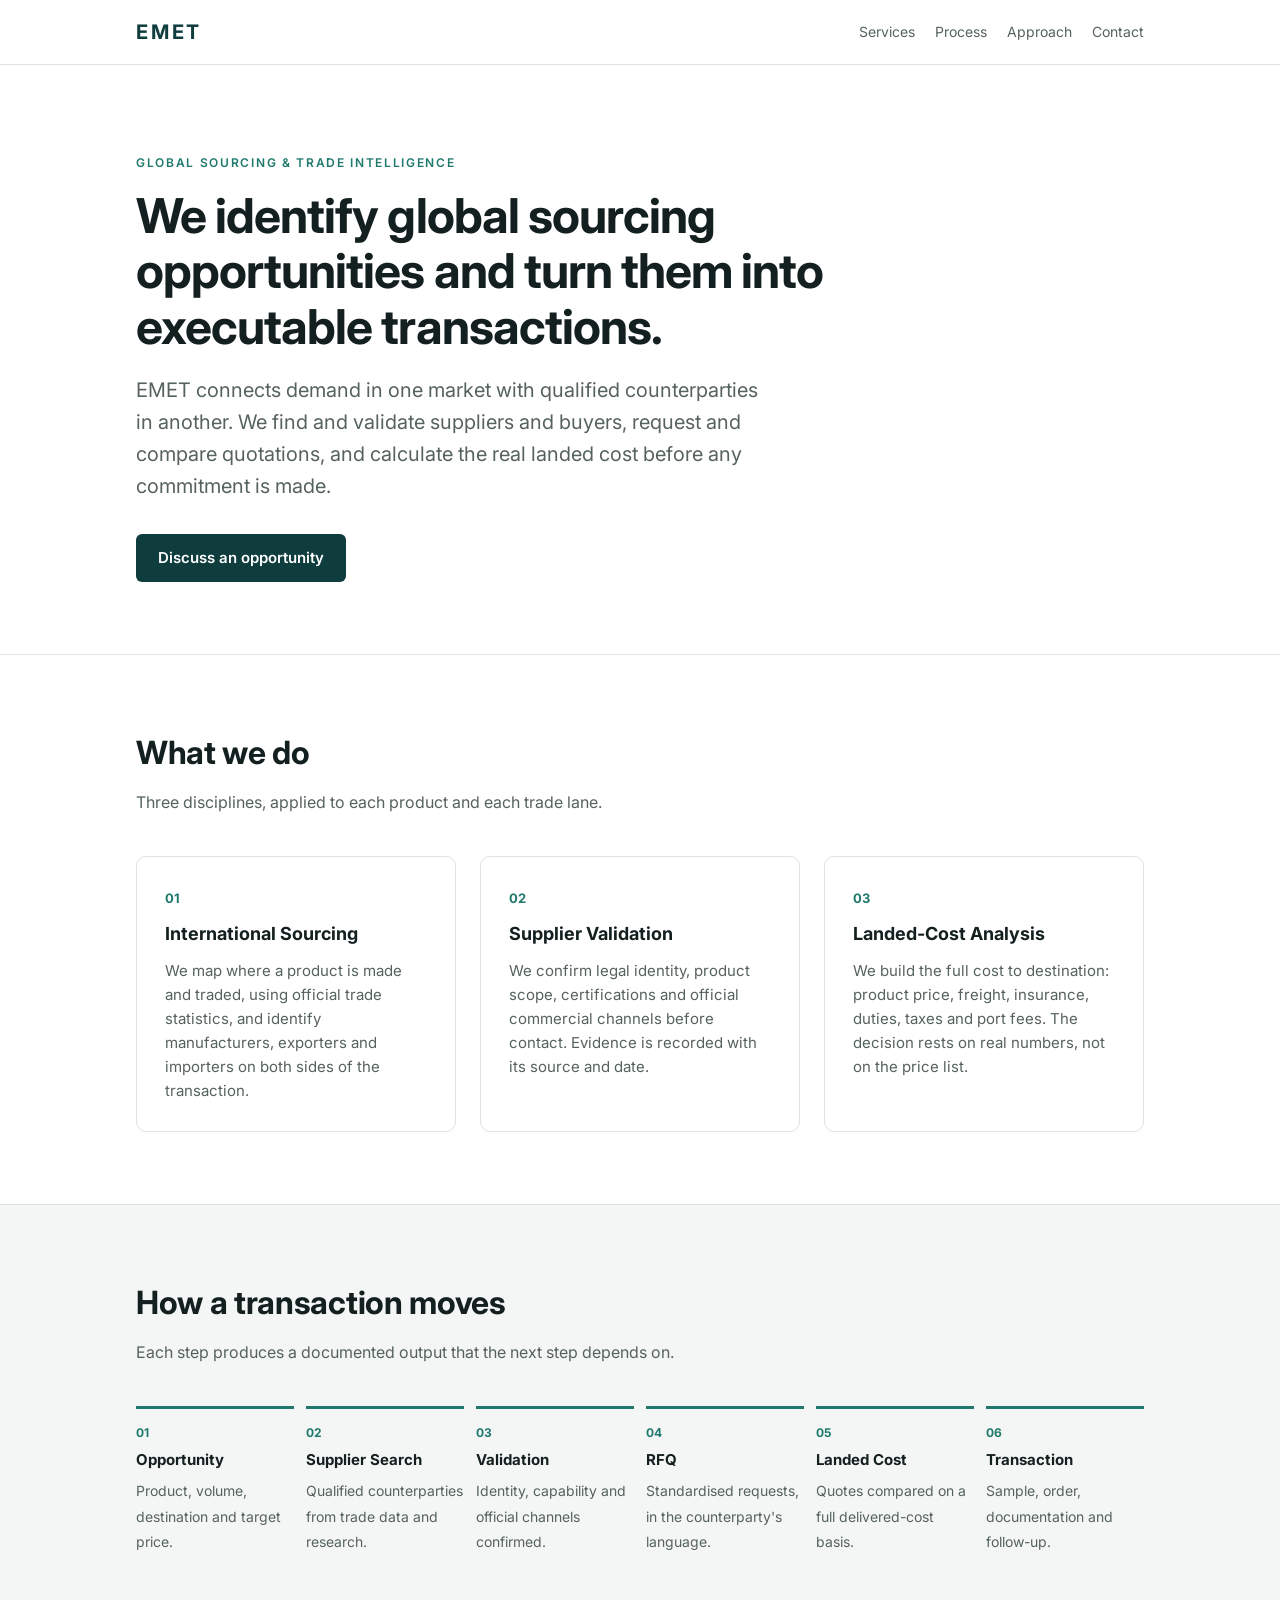
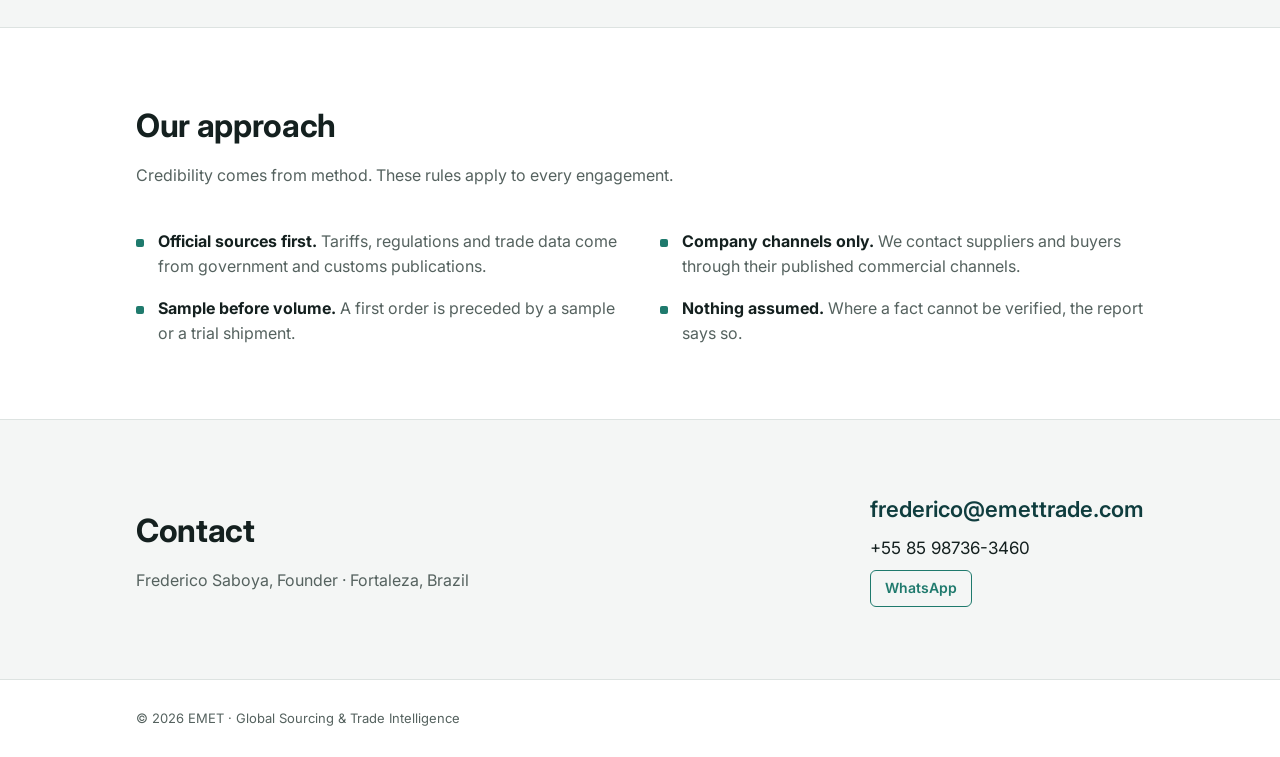
==== index.html @ 3d3c9488 "EMET one-page site Co-Authored-By: Claude Opus 5.5 <noreply@anthropic.com>" ====
<!doctype html>
<html lang="en">
<head>
<meta charset="utf-8">
<meta name="viewport" content="width=device-width, initial-scale=1">
<title>EMET — Global Sourcing &amp; Trade Intelligence</title>
<meta name="description" content="EMET identifies global sourcing opportunities and turns them into executable transactions: international sourcing, supplier validation and landed-cost analysis.">
<link rel="preconnect" href="https://fonts.googleapis.com">
<link rel="preconnect" href="https://fonts.gstatic.com" crossorigin>
<link href="https://fonts.googleapis.com/css2?family=Inter:wght@400;500;600;700&display=swap" rel="stylesheet">
<link rel="icon" href="data:image/svg+xml,%3Csvg xmlns='http://www.w3.org/2000/svg' viewBox='0 0 32 32'%3E%3Crect width='32' height='32' rx='6' fill='%230f3d3e'/%3E%3Ctext x='16' y='22' font-family='Arial' font-weight='700' font-size='17' text-anchor='middle' fill='%23fff'%3EE%3C/text%3E%3C/svg%3E">
<style>
:root{--bg:#ffffff;--bg-alt:#f4f6f5;--text:#14201f;--muted:#55625f;--line:#dde3e1;--brand:#0f3d3e;--accent:#1f7a6d;--on-brand:#ffffff}
@media (prefers-color-scheme:dark){:root:not([data-theme="light"]){--bg:#0e1514;--bg-alt:#152020;--text:#e8eeec;--muted:#a3b0ad;--line:#26332f;--brand:#7fc8b8;--accent:#7fc8b8;--on-brand:#0e1514}}
:root[data-theme="dark"]{--bg:#0e1514;--bg-alt:#152020;--text:#e8eeec;--muted:#a3b0ad;--line:#26332f;--brand:#7fc8b8;--accent:#7fc8b8;--on-brand:#0e1514}
*{box-sizing:border-box}
html{scroll-behavior:smooth}
body{margin:0;background:var(--bg);color:var(--text);font:16px/1.6 Inter,system-ui,-apple-system,"Segoe UI",sans-serif;-webkit-font-smoothing:antialiased}
a{color:var(--accent)}
.wrap{max-width:1040px;margin:0 auto;padding:0 16px}
header{border-bottom:1px solid var(--line)}
header .wrap{display:flex;align-items:center;justify-content:space-between;height:64px}
.logo{font-weight:700;letter-spacing:.14em;font-size:20px;color:var(--brand);text-decoration:none}
nav a{color:var(--muted);text-decoration:none;font-size:14px;margin-left:20px}
nav a:hover{color:var(--text)}
.hero{padding:88px 0 72px}
.eyebrow{text-transform:uppercase;letter-spacing:.14em;font-size:12px;font-weight:600;color:var(--accent);margin:0 0 16px}
h1{font-size:clamp(30px,5vw,48px);line-height:1.15;margin:0 0 20px;max-width:780px;letter-spacing:-.02em}
.lead{font-size:clamp(17px,2.2vw,20px);color:var(--muted);max-width:640px;margin:0 0 32px}
.btn{display:inline-block;background:var(--brand);color:var(--on-brand);padding:12px 22px;border-radius:6px;text-decoration:none;font-weight:600;font-size:15px}
section{padding:72px 0;border-top:1px solid var(--line)}
section.alt{background:var(--bg-alt)}
h2{font-size:clamp(24px,3.4vw,32px);margin:0 0 12px;letter-spacing:-.01em}
.sub{color:var(--muted);margin:0 0 40px;max-width:640px}
.grid{display:grid;grid-template-columns:repeat(3,1fr);gap:24px}
.card{border:1px solid var(--line);border-radius:10px;padding:28px;background:var(--bg)}
.card h3{margin:0 0 10px;font-size:18px}
.card p{margin:0;color:var(--muted);font-size:15px}
.num{display:inline-block;font-size:13px;font-weight:700;color:var(--accent);margin-bottom:12px}
.steps{list-style:none;margin:0;padding:0;display:grid;grid-template-columns:repeat(6,1fr);gap:12px;counter-reset:s}
.steps li{counter-increment:s;border-top:3px solid var(--accent);padding-top:14px}
.steps li::before{content:counter(s,decimal-leading-zero);display:block;font-size:12px;font-weight:700;color:var(--accent);margin-bottom:6px}
.steps b{display:block;font-size:15px;margin-bottom:6px}
.steps span{font-size:14px;color:var(--muted)}
.principles{display:grid;grid-template-columns:repeat(2,1fr);gap:16px 40px;margin:0;padding:0;list-style:none}
.principles li{padding-left:22px;position:relative;color:var(--muted)}
.principles li::before{content:"";position:absolute;left:0;top:.62em;width:8px;height:8px;border-radius:2px;background:var(--accent)}
.principles strong{color:var(--text)}
.contact{display:flex;flex-wrap:wrap;align-items:center;justify-content:space-between;gap:24px}
.contact p{margin:0;color:var(--muted)}
.channels{display:flex;flex-direction:column;align-items:flex-start;gap:8px}
.phone{color:var(--text);text-decoration:none;font-size:17px}
.wa{display:inline-block;border:1px solid var(--accent);color:var(--accent);padding:6px 14px;border-radius:6px;text-decoration:none;font-size:14px;font-weight:600}
.mail{font-size:clamp(18px,2.6vw,22px);font-weight:600;color:var(--brand);text-decoration:none;word-break:break-all}
footer{border-top:1px solid var(--line);padding:28px 0;color:var(--muted);font-size:13px}
@media (max-width:860px){.grid{grid-template-columns:1fr}.steps{grid-template-columns:repeat(2,1fr);row-gap:24px}.principles{grid-template-columns:1fr}nav{display:none}.hero{padding:56px 0 48px}section{padding:56px 0}}
</style>
</head>
<body>
<header><div class="wrap">
 <a class="logo" href="#">EMET</a>
 <nav><a href="#services">Services</a><a href="#process">Process</a><a href="#approach">Approach</a><a href="#contact">Contact</a></nav>
</div></header>

<main>
<div class="hero"><div class="wrap">
 <p class="eyebrow">Global Sourcing &amp; Trade Intelligence</p>
 <h1>We identify global sourcing opportunities and turn them into executable transactions.</h1>
 <p class="lead">EMET connects demand in one market with qualified counterparties in another. We find and validate suppliers and buyers, request and compare quotations, and calculate the real landed cost before any commitment is made.</p>
 <a class="btn" href="#contact">Discuss an opportunity</a>
</div></div>

<section id="services"><div class="wrap">
 <h2>What we do</h2>
 <p class="sub">Three disciplines, applied to each product and each trade lane.</p>
 <div class="grid">
  <div class="card"><span class="num">01</span><h3>International Sourcing</h3><p>We map where a product is made and traded, using official trade statistics, and identify manufacturers, exporters and importers on both sides of the transaction.</p></div>
  <div class="card"><span class="num">02</span><h3>Supplier Validation</h3><p>We confirm legal identity, product scope, certifications and official commercial channels before contact. Evidence is recorded with its source and date.</p></div>
  <div class="card"><span class="num">03</span><h3>Landed-Cost Analysis</h3><p>We build the full cost to destination: product price, freight, insurance, duties, taxes and port fees. The decision rests on real numbers, not on the price list.</p></div>
 </div>
</div></section>

<section id="process" class="alt"><div class="wrap">
 <h2>How a transaction moves</h2>
 <p class="sub">Each step produces a documented output that the next step depends on.</p>
 <ol class="steps">
  <li><b>Opportunity</b><span>Product, volume, destination and target price.</span></li>
  <li><b>Supplier Search</b><span>Qualified counterparties from trade data and research.</span></li>
  <li><b>Validation</b><span>Identity, capability and official channels confirmed.</span></li>
  <li><b>RFQ</b><span>Standardised requests, in the counterparty's language.</span></li>
  <li><b>Landed Cost</b><span>Quotes compared on a full delivered-cost basis.</span></li>
  <li><b>Transaction</b><span>Sample, order, documentation and follow-up.</span></li>
 </ol>
</div></section>

<section id="approach"><div class="wrap">
 <h2>Our approach</h2>
 <p class="sub">Credibility comes from method. These rules apply to every engagement.</p>
 <ul class="principles">
  <li><strong>Official sources first.</strong> Tariffs, regulations and trade data come from government and customs publications.</li>
  <li><strong>Company channels only.</strong> We contact suppliers and buyers through their published commercial channels.</li>
  <li><strong>Sample before volume.</strong> A first order is preceded by a sample or a trial shipment.</li>
  <li><strong>Nothing assumed.</strong> Where a fact cannot be verified, the report says so.</li>
 </ul>
</div></section>

<section id="contact" class="alt"><div class="wrap contact">
 <div>
  <h2>Contact</h2>
  <p>Frederico Saboya, Founder · Fortaleza, Brazil</p>
 </div>
 <div class="channels">
  <a class="mail" href="mailto:frederico@emettrade.com">frederico@emettrade.com</a>
  <a class="phone" href="tel:+5585987363460">+55 85 98736-3460</a>
  <a class="wa" href="https://wa.me/5585987363460" target="_blank" rel="noopener">WhatsApp</a>
 </div>
</div></section>
</main>

<footer><div class="wrap">© 2026 EMET · Global Sourcing &amp; Trade Intelligence</div></footer>
</body>
</html>
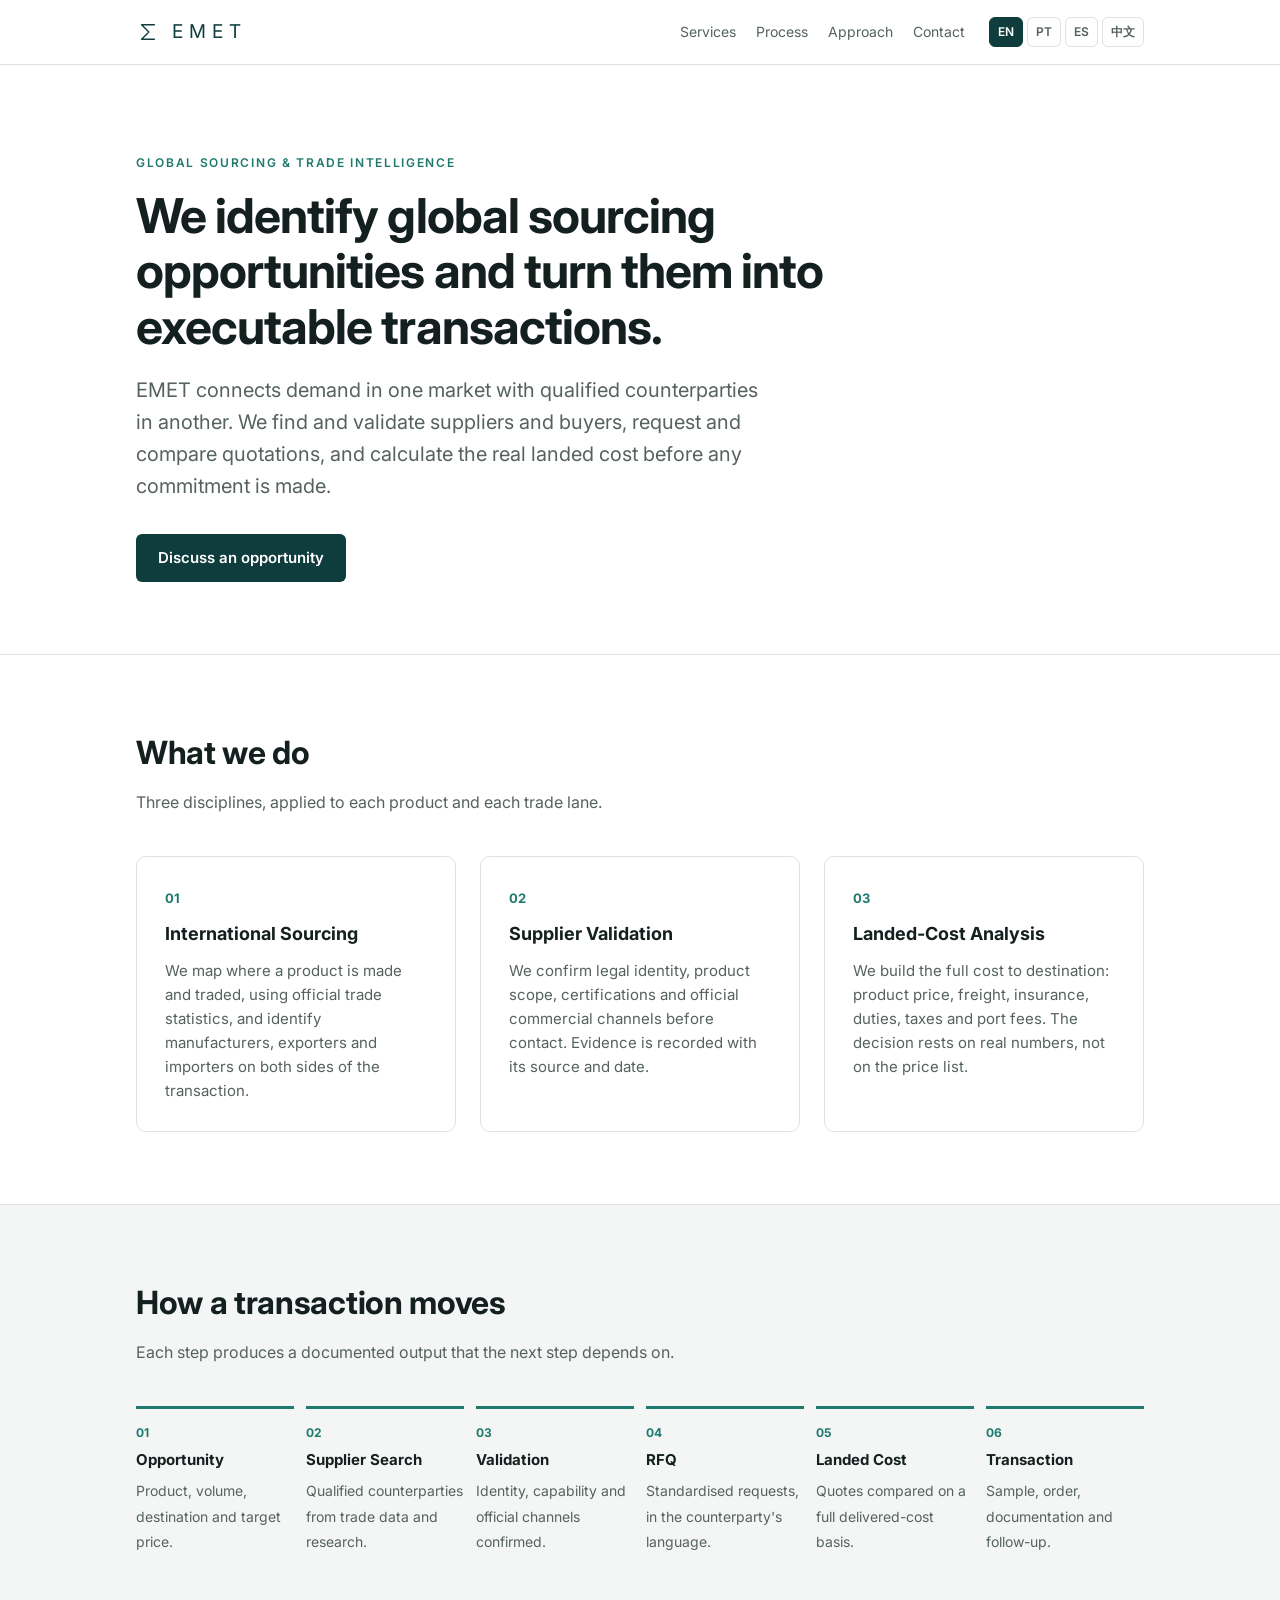
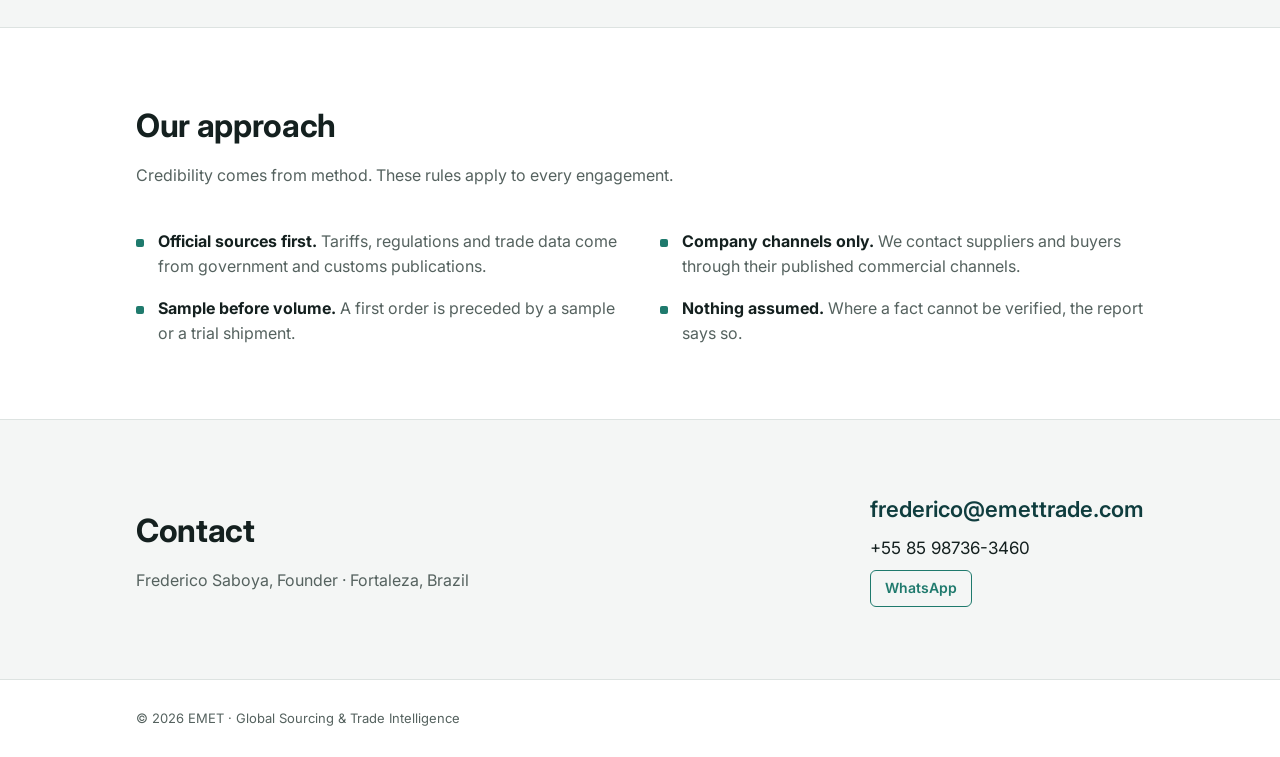
==== commit 03adee8d: "Minimalist sigma logo; Portuguese, Spanish and Chinese versions Co-Authored-By: Claude Opus 5.5 <nor" ====
--- a/index.html
+++ b/index.html
@@ -5,61 +5,27 @@
 <meta name="viewport" content="width=device-width, initial-scale=1">
 <title>EMET — Global Sourcing &amp; Trade Intelligence</title>
 <meta name="description" content="EMET identifies global sourcing opportunities and turns them into executable transactions: international sourcing, supplier validation and landed-cost analysis.">
+<link rel="canonical" href="https://emettrade.com/">
+<link rel="alternate" hreflang="en" href="https://emettrade.com/">
+<link rel="alternate" hreflang="pt-BR" href="https://emettrade.com/pt/">
+<link rel="alternate" hreflang="es" href="https://emettrade.com/es/">
+<link rel="alternate" hreflang="zh-Hans" href="https://emettrade.com/zh/">
+<link rel="alternate" hreflang="x-default" href="https://emettrade.com/">
 <link rel="preconnect" href="https://fonts.googleapis.com">
 <link rel="preconnect" href="https://fonts.gstatic.com" crossorigin>
 <link href="https://fonts.googleapis.com/css2?family=Inter:wght@400;500;600;700&display=swap" rel="stylesheet">
-<link rel="icon" href="data:image/svg+xml,%3Csvg xmlns='http://www.w3.org/2000/svg' viewBox='0 0 32 32'%3E%3Crect width='32' height='32' rx='6' fill='%230f3d3e'/%3E%3Ctext x='16' y='22' font-family='Arial' font-weight='700' font-size='17' text-anchor='middle' fill='%23fff'%3EE%3C/text%3E%3C/svg%3E">
-<style>
-:root{--bg:#ffffff;--bg-alt:#f4f6f5;--text:#14201f;--muted:#55625f;--line:#dde3e1;--brand:#0f3d3e;--accent:#1f7a6d;--on-brand:#ffffff}
-@media (prefers-color-scheme:dark){:root:not([data-theme="light"]){--bg:#0e1514;--bg-alt:#152020;--text:#e8eeec;--muted:#a3b0ad;--line:#26332f;--brand:#7fc8b8;--accent:#7fc8b8;--on-brand:#0e1514}}
-:root[data-theme="dark"]{--bg:#0e1514;--bg-alt:#152020;--text:#e8eeec;--muted:#a3b0ad;--line:#26332f;--brand:#7fc8b8;--accent:#7fc8b8;--on-brand:#0e1514}
-*{box-sizing:border-box}
-html{scroll-behavior:smooth}
-body{margin:0;background:var(--bg);color:var(--text);font:16px/1.6 Inter,system-ui,-apple-system,"Segoe UI",sans-serif;-webkit-font-smoothing:antialiased}
-a{color:var(--accent)}
-.wrap{max-width:1040px;margin:0 auto;padding:0 16px}
-header{border-bottom:1px solid var(--line)}
-header .wrap{display:flex;align-items:center;justify-content:space-between;height:64px}
-.logo{font-weight:700;letter-spacing:.14em;font-size:20px;color:var(--brand);text-decoration:none}
-nav a{color:var(--muted);text-decoration:none;font-size:14px;margin-left:20px}
-nav a:hover{color:var(--text)}
-.hero{padding:88px 0 72px}
-.eyebrow{text-transform:uppercase;letter-spacing:.14em;font-size:12px;font-weight:600;color:var(--accent);margin:0 0 16px}
-h1{font-size:clamp(30px,5vw,48px);line-height:1.15;margin:0 0 20px;max-width:780px;letter-spacing:-.02em}
-.lead{font-size:clamp(17px,2.2vw,20px);color:var(--muted);max-width:640px;margin:0 0 32px}
-.btn{display:inline-block;background:var(--brand);color:var(--on-brand);padding:12px 22px;border-radius:6px;text-decoration:none;font-weight:600;font-size:15px}
-section{padding:72px 0;border-top:1px solid var(--line)}
-section.alt{background:var(--bg-alt)}
-h2{font-size:clamp(24px,3.4vw,32px);margin:0 0 12px;letter-spacing:-.01em}
-.sub{color:var(--muted);margin:0 0 40px;max-width:640px}
-.grid{display:grid;grid-template-columns:repeat(3,1fr);gap:24px}
-.card{border:1px solid var(--line);border-radius:10px;padding:28px;background:var(--bg)}
-.card h3{margin:0 0 10px;font-size:18px}
-.card p{margin:0;color:var(--muted);font-size:15px}
-.num{display:inline-block;font-size:13px;font-weight:700;color:var(--accent);margin-bottom:12px}
-.steps{list-style:none;margin:0;padding:0;display:grid;grid-template-columns:repeat(6,1fr);gap:12px;counter-reset:s}
-.steps li{counter-increment:s;border-top:3px solid var(--accent);padding-top:14px}
-.steps li::before{content:counter(s,decimal-leading-zero);display:block;font-size:12px;font-weight:700;color:var(--accent);margin-bottom:6px}
-.steps b{display:block;font-size:15px;margin-bottom:6px}
-.steps span{font-size:14px;color:var(--muted)}
-.principles{display:grid;grid-template-columns:repeat(2,1fr);gap:16px 40px;margin:0;padding:0;list-style:none}
-.principles li{padding-left:22px;position:relative;color:var(--muted)}
-.principles li::before{content:"";position:absolute;left:0;top:.62em;width:8px;height:8px;border-radius:2px;background:var(--accent)}
-.principles strong{color:var(--text)}
-.contact{display:flex;flex-wrap:wrap;align-items:center;justify-content:space-between;gap:24px}
-.contact p{margin:0;color:var(--muted)}
-.channels{display:flex;flex-direction:column;align-items:flex-start;gap:8px}
-.phone{color:var(--text);text-decoration:none;font-size:17px}
-.wa{display:inline-block;border:1px solid var(--accent);color:var(--accent);padding:6px 14px;border-radius:6px;text-decoration:none;font-size:14px;font-weight:600}
-.mail{font-size:clamp(18px,2.6vw,22px);font-weight:600;color:var(--brand);text-decoration:none;word-break:break-all}
-footer{border-top:1px solid var(--line);padding:28px 0;color:var(--muted);font-size:13px}
-@media (max-width:860px){.grid{grid-template-columns:1fr}.steps{grid-template-columns:repeat(2,1fr);row-gap:24px}.principles{grid-template-columns:1fr}nav{display:none}.hero{padding:56px 0 48px}section{padding:56px 0}}
-</style>
+<link rel="icon" type="image/svg+xml" href="assets/favicon.svg">
+<link rel="apple-touch-icon" href="assets/emet-avatar-1024.png">
+<meta property="og:image" content="https://emettrade.com/assets/emet-avatar-1024.png">
+<link rel="stylesheet" href="style.css">
 </head>
 <body>
 <header><div class="wrap">
- <a class="logo" href="#">EMET</a>
- <nav><a href="#services">Services</a><a href="#process">Process</a><a href="#approach">Approach</a><a href="#contact">Contact</a></nav>
+ <a class="logo" href="" aria-label="EMET"><svg viewBox="0 0 60 64" aria-hidden="true"><path d="M46 14 H14 L32 32 L14 50 H46" fill="none" stroke="currentColor" stroke-width="3.4" stroke-linejoin="round" stroke-linecap="round"/></svg><span>EMET</span></a>
+ <div class="right">
+  <nav><a href="#services">Services</a><a href="#process">Process</a><a href="#approach">Approach</a><a href="#contact">Contact</a></nav>
+  <div class="lang" aria-label="Language"><a href="" hreflang="en" lang="en" aria-current="true">EN</a><a href="pt/" hreflang="pt-BR" lang="pt-BR" aria-current="false">PT</a><a href="es/" hreflang="es" lang="es" aria-current="false">ES</a><a href="zh/" hreflang="zh-Hans" lang="zh-Hans" aria-current="false">中文</a></div>
+ </div>
 </div></header>
 
 <main>
--- a/style.css
+++ b/style.css
@@ -0,0 +1,52 @@
+:root{--bg:#ffffff;--bg-alt:#f4f6f5;--text:#14201f;--muted:#55625f;--line:#dde3e1;--brand:#0f3d3e;--accent:#1f7a6d;--on-brand:#ffffff}
+@media (prefers-color-scheme:dark){:root:not([data-theme="light"]){--bg:#0e1514;--bg-alt:#152020;--text:#e8eeec;--muted:#a3b0ad;--line:#26332f;--brand:#7fc8b8;--accent:#7fc8b8;--on-brand:#0e1514}}
+:root[data-theme="dark"]{--bg:#0e1514;--bg-alt:#152020;--text:#e8eeec;--muted:#a3b0ad;--line:#26332f;--brand:#7fc8b8;--accent:#7fc8b8;--on-brand:#0e1514}
+*{box-sizing:border-box}
+html{scroll-behavior:smooth}
+body{margin:0;background:var(--bg);color:var(--text);font:16px/1.6 Inter,system-ui,-apple-system,"Segoe UI",sans-serif;-webkit-font-smoothing:antialiased}
+a{color:var(--accent)}
+.wrap{max-width:1040px;margin:0 auto;padding:0 16px}
+header{border-bottom:1px solid var(--line)}
+header .wrap{display:flex;align-items:center;justify-content:space-between;height:64px}
+.logo{display:flex;align-items:center;gap:12px;font-weight:400;letter-spacing:.32em;font-size:19px;color:var(--brand);text-decoration:none}
+.logo svg{width:24px;height:26px;flex:none}
+nav a{color:var(--muted);text-decoration:none;font-size:14px;margin-left:20px}
+nav a:hover{color:var(--text)}
+.hero{padding:88px 0 72px}
+.eyebrow{text-transform:uppercase;letter-spacing:.14em;font-size:12px;font-weight:600;color:var(--accent);margin:0 0 16px}
+h1{font-size:clamp(30px,5vw,48px);line-height:1.15;margin:0 0 20px;max-width:780px;letter-spacing:-.02em}
+.lead{font-size:clamp(17px,2.2vw,20px);color:var(--muted);max-width:640px;margin:0 0 32px}
+.btn{display:inline-block;background:var(--brand);color:var(--on-brand);padding:12px 22px;border-radius:6px;text-decoration:none;font-weight:600;font-size:15px}
+section{padding:72px 0;border-top:1px solid var(--line)}
+section.alt{background:var(--bg-alt)}
+h2{font-size:clamp(24px,3.4vw,32px);margin:0 0 12px;letter-spacing:-.01em}
+.sub{color:var(--muted);margin:0 0 40px;max-width:640px}
+.grid{display:grid;grid-template-columns:repeat(3,1fr);gap:24px}
+.card{border:1px solid var(--line);border-radius:10px;padding:28px;background:var(--bg)}
+.card h3{margin:0 0 10px;font-size:18px}
+.card p{margin:0;color:var(--muted);font-size:15px}
+.num{display:inline-block;font-size:13px;font-weight:700;color:var(--accent);margin-bottom:12px}
+.steps{list-style:none;margin:0;padding:0;display:grid;grid-template-columns:repeat(6,1fr);gap:12px;counter-reset:s}
+.steps li{counter-increment:s;border-top:3px solid var(--accent);padding-top:14px}
+.steps li::before{content:counter(s,decimal-leading-zero);display:block;font-size:12px;font-weight:700;color:var(--accent);margin-bottom:6px}
+.steps b{display:block;font-size:15px;margin-bottom:6px}
+.steps span{font-size:14px;color:var(--muted)}
+.principles{display:grid;grid-template-columns:repeat(2,1fr);gap:16px 40px;margin:0;padding:0;list-style:none}
+.principles li{padding-left:22px;position:relative;color:var(--muted)}
+.principles li::before{content:"";position:absolute;left:0;top:.62em;width:8px;height:8px;border-radius:2px;background:var(--accent)}
+.principles strong{color:var(--text)}
+.contact{display:flex;flex-wrap:wrap;align-items:center;justify-content:space-between;gap:24px}
+.contact p{margin:0;color:var(--muted)}
+.channels{display:flex;flex-direction:column;align-items:flex-start;gap:8px}
+.phone{color:var(--text);text-decoration:none;font-size:17px}
+.wa{display:inline-block;border:1px solid var(--accent);color:var(--accent);padding:6px 14px;border-radius:6px;text-decoration:none;font-size:14px;font-weight:600}
+.mail{font-size:clamp(18px,2.6vw,22px);font-weight:600;color:var(--brand);text-decoration:none;word-break:break-all}
+footer{border-top:1px solid var(--line);padding:28px 0;color:var(--muted);font-size:13px}
+@media (max-width:860px){.grid{grid-template-columns:1fr}.steps{grid-template-columns:repeat(2,1fr);row-gap:24px}.principles{grid-template-columns:1fr}nav{display:none}.hero{padding:56px 0 48px}section{padding:56px 0}}
+.lang{display:flex;gap:4px;margin-left:24px}
+.lang a{margin:0;padding:4px 8px;border:1px solid var(--line);border-radius:6px;font-size:12px;font-weight:600;color:var(--muted);text-decoration:none}
+.lang a[aria-current=true]{background:var(--brand);border-color:var(--brand);color:var(--on-brand)}
+.right{display:flex;align-items:center}
+@media (max-width:860px){.lang{margin-left:0}}
+:lang(zh-Hans) body,:lang(zh-Hans){font-family:Inter,"PingFang SC","Microsoft YaHei","Noto Sans SC",system-ui,sans-serif}
+:lang(zh-Hans) h1{letter-spacing:0}
